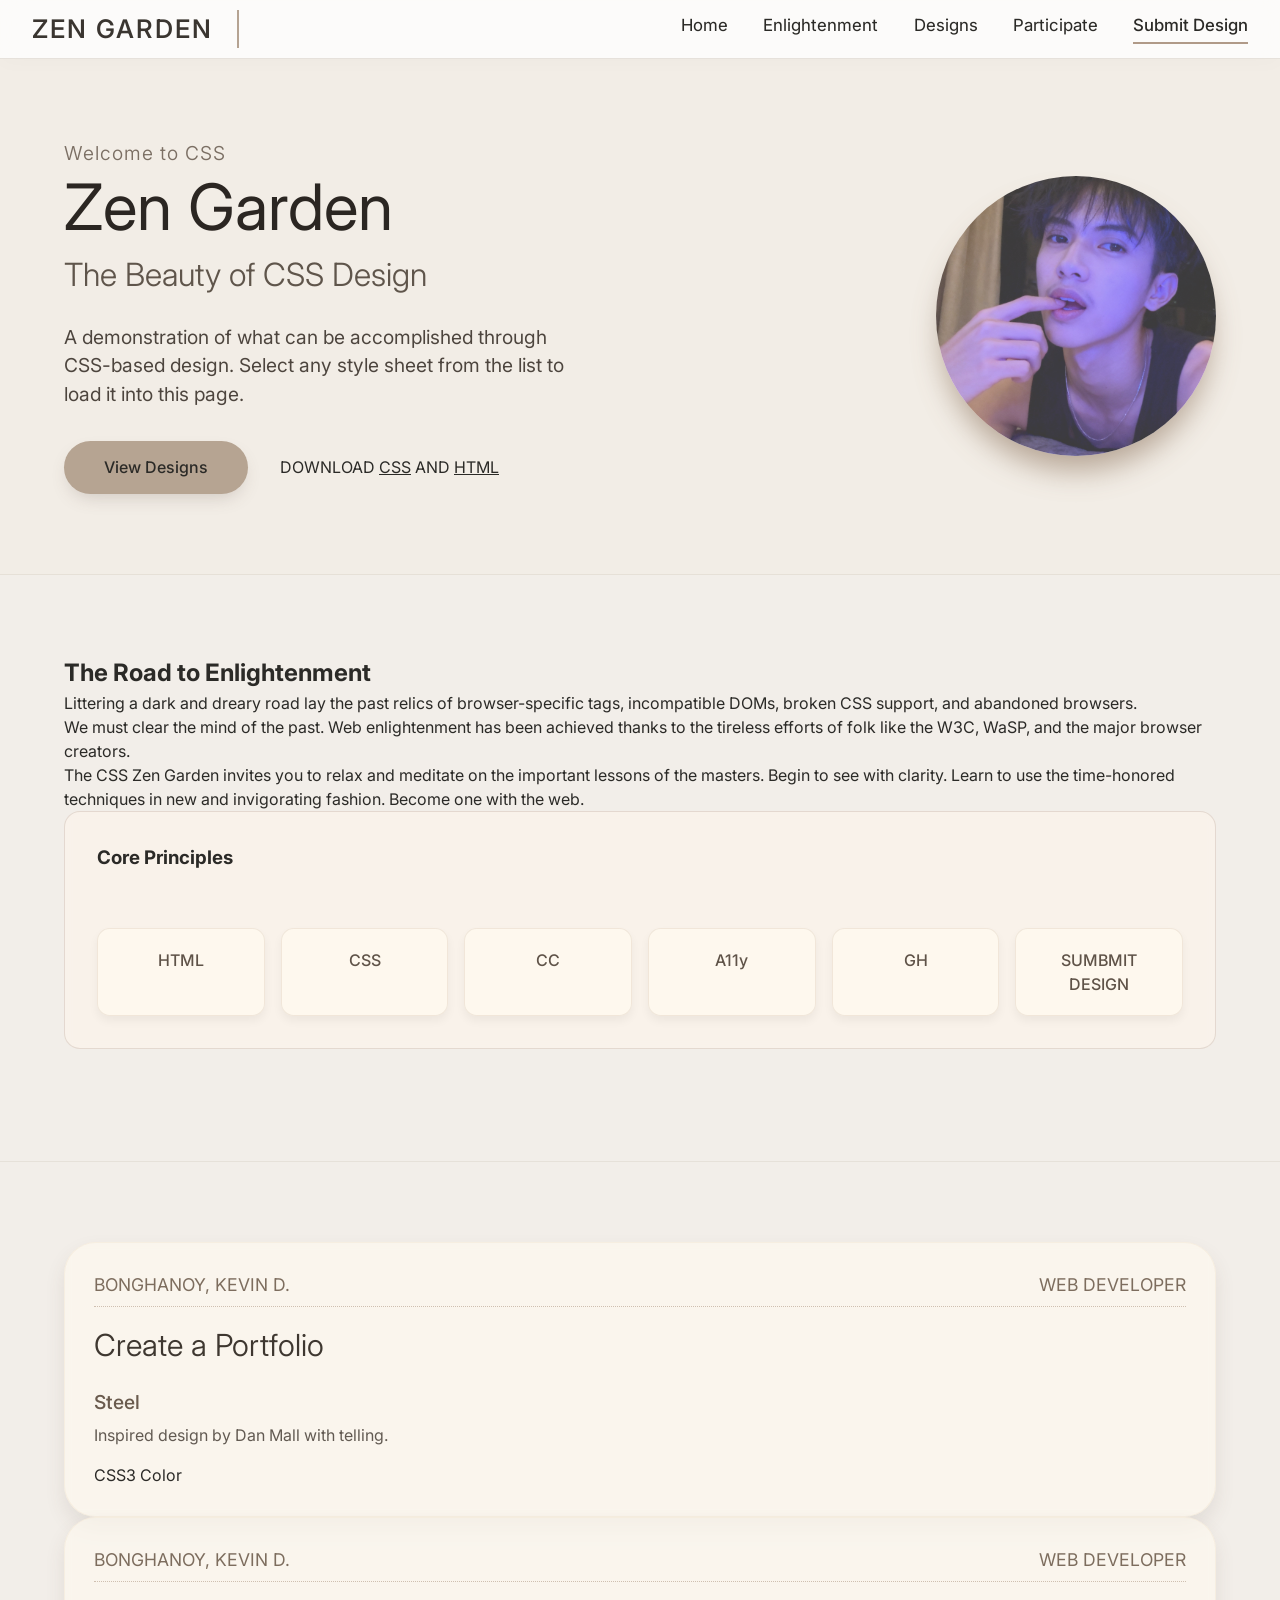
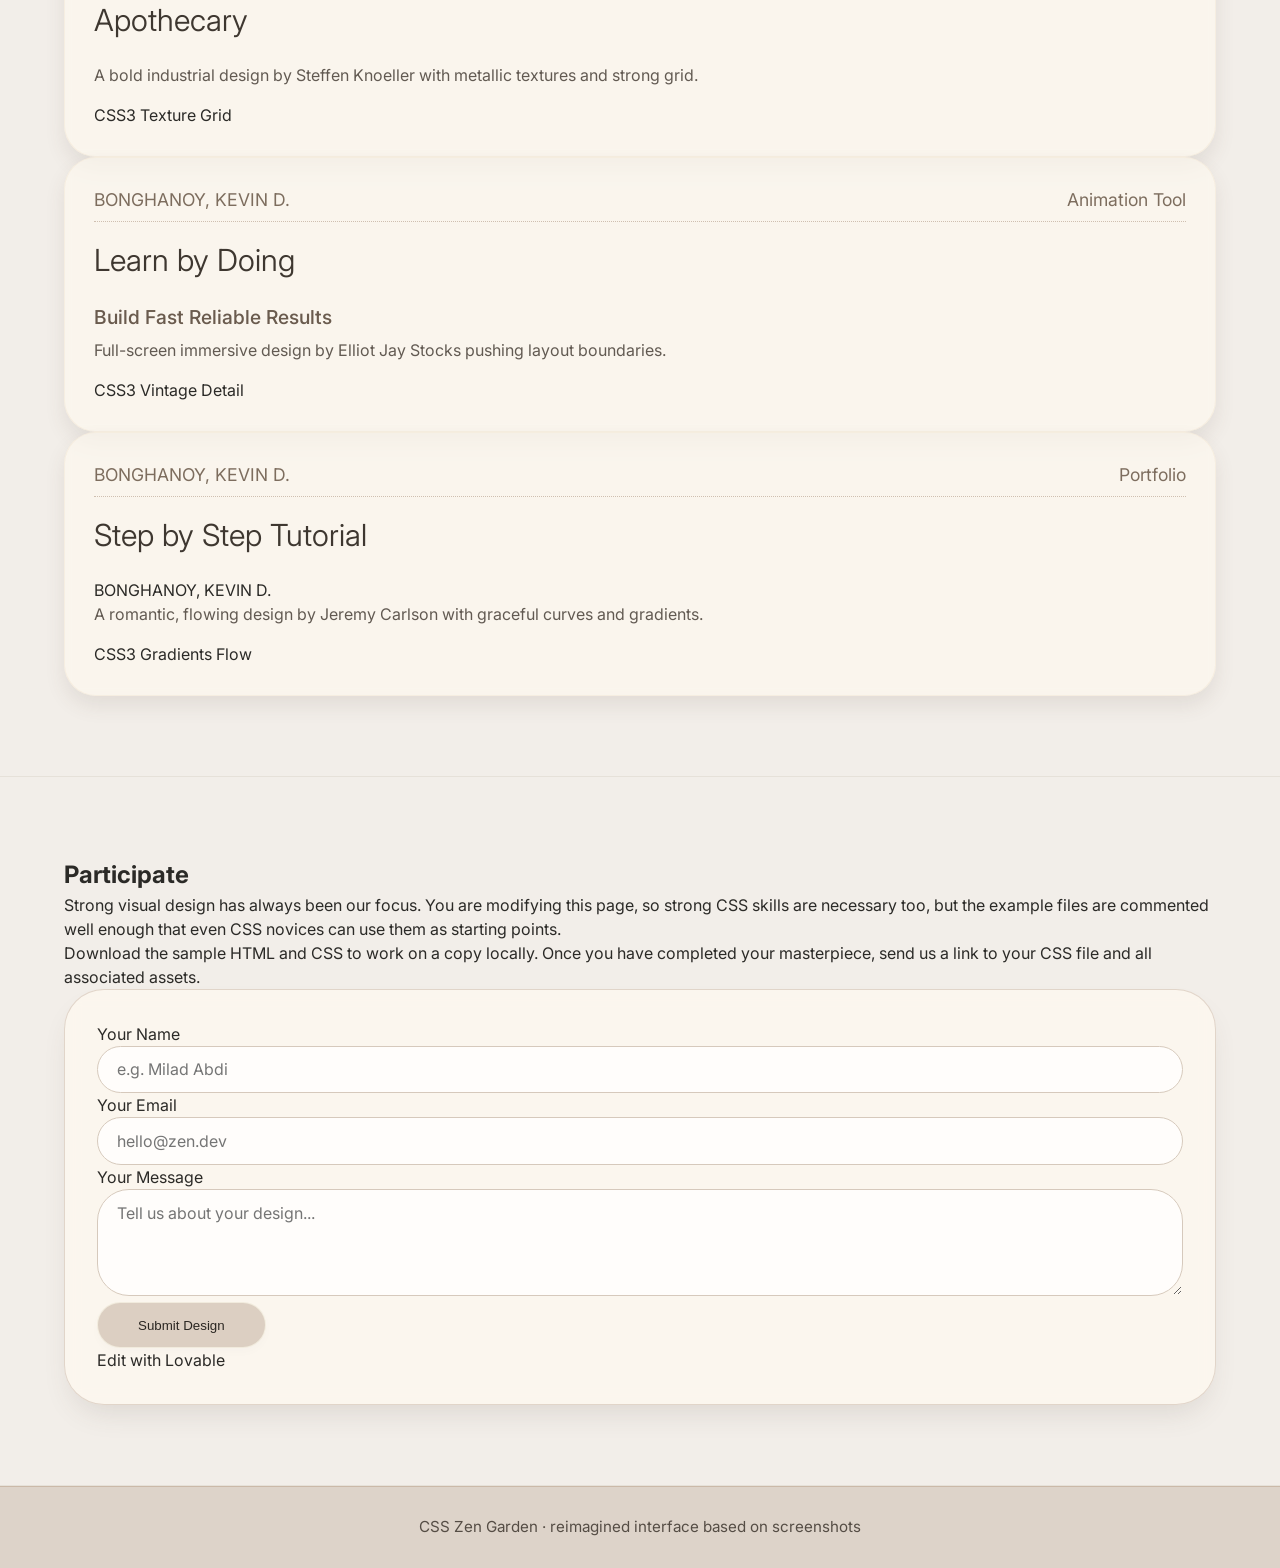
==== index.html @ da4408f0 "Deleted old files and added new ones" ====
<!DOCTYPE html>
<html lang="en">
<head>
  <meta charset="UTF-8">
  <meta name="viewport" content="width=device-width, initial-scale=1.0">
  <meta name="description" content="WEB PROJECT - CSS Zen Garden reimagined interface based on screenshots.">
  <meta name="Author" content="BONGHANOY,KEVIN D.">
  <title>Zen Garden · BONGHANOY,KEVIN</title>
  
  <!-- Preload Google Fonts -->
  <link rel="preload" href="https://fonts.googleapis.com/css2?family=Inter:wght@300;400;600&display=swap" as="font" type="font/woff2" crossorigin="anonymous">

  <!-- Google Fonts -->
  <link href="https://fonts.googleapis.com/css2?family=Inter:wght@300;400;600&display=swap" rel="stylesheet">
  
  <!-- External CSS -->
  <link rel="stylesheet" href="216.css">
  
  <!-- Preload Image for performance -->
  <link rel="preload" href="keben.png" as="image">
  
  <!-- Ensuring smooth font rendering -->
  <style>
    body {
      font-family: "Inter", system-ui, -apple-system, sans-serif;
      font-display: swap; /* Ensures text is visible while fonts are loading */
    }
  </style>
</head>
<body>
  <!-- Fixed Navigation -->
  <nav class="navbar">
    <div class="nav-container">
      <div class="nav-brand">ZEN GARDEN</div>
      <div class="nav-links">
        <a href="#home">Home</a>
        <a href="#enlightenment">Enlightenment</a>
        <a href="#designs">Designs</a>
        <a href="#participate">Participate</a>
        <a href="#submit" class="active">Submit Design</a>
      </div>
    </div>
  </nav>

  <main id="home" class="main-content">
    <!-- WELCOME Section -->
    <section class="section welcome-section">
      <div class="container">
        <div class="welcome-grid">
          <div class="welcome-text">
            <p class="pre-title">Welcome to CSS</p>
            <h1>Zen Garden</h1>
            <h2>The Beauty of CSS Design</h2>
            <p class="description">A demonstration of what can be accomplished through CSS-based design. Select any style sheet from the list to load it into this page.</p>
            <div class="action-row">
              <a href="#designs" class="btn primary">View Designs</a>
              <span class="built-with">DOWNLOAD <a href="https://csszengarden.com/examples/style.css" title="This page&#39;s sample CSS, the file you may modify."><u>CSS</u></a> AND <a href="https://csszengarden.com/examples/index" title="This page&#39;s source HTML code, not to be modified."><u>HTML</u></a></span>
            </div>
          </div>
          <div class="welcome-abstract">
            <div class="orb-visual"></div>
          </div>
        </div>
      </div>
    </section>

    <!-- ENLIGHTENMENT Section -->
    <section id="enlightenment" class="section enlightenment-section">
      <div class="container">
        <div class="enlight-header">
          <h2>The Road to Enlightenment</h2>
        </div>
        <div class="enlight-grid">
          <div class="enlight-text">
            <p>Littering a dark and dreary road lay the past relics of browser-specific tags, incompatible DOMs, broken CSS support, and abandoned browsers.</p>
            <p>We must clear the mind of the past. Web enlightenment has been achieved thanks to the tireless efforts of folk like the W3C, WaSP, and the major browser creators.</p>
            <p>The CSS Zen Garden invites you to relax and meditate on the important lessons of the masters. Begin to see with clarity. Learn to use the time-honored techniques in new and invigorating fashion. Become one with the web.</p>
          </div>
          <div class="enlight-principles">
            <h3>Core Principles</h3>
            <ul class="principles-list">
              <li><a href="http://validator.w3.org/check/referer" title="Check the validity of this site’s HTML" class="zen-validate-html">HTML</a></li>
              <li><a href="http://jigsaw.w3.org/css-validator/check/referer" title="Check the validity of this site’s CSS" class="zen-validate-css">CSS</a></li>
              <li><a href="http://creativecommons.org/licenses/by-nc-sa/3.0/" title="View the Creative Commons license of this site: Attribution-NonCommercial-ShareAlike." class="zen-license">CC</a></li>
              <li><a href="http://mezzoblue.com/zengarden/faq/#aaa" title="Read about the accessibility of this site" class="zen-accessibility">A11y</a></li>
              <li><a href="https://github.com/mezzoblue/csszengarden.com" title="Fork this site on Github" class="zen-github">GH</a></li>
              <li>SUMBMIT DESIGN</li>
            </ul>
          </div>
        </div>
      </div>
    </section>

    <!-- DESIGNS Showcase Section -->
    <section id="designs" class="section designs-showcase">
      <div class="container">
        <div class="cards-row">
          <div class="design-card">
            <div class="card-header">
              <span class="author">BONGHANOY, KEVIN D.</span>
              <span class="role">WEB DEVELOPER</span>
            </div>
            <h3>Create a Portfolio</h3>
            <div class="card-detail">
              <strong>Steel</strong>
              <p>Inspired design by Dan Mall with telling.</p>
              <div class="tags">
                <span class="tag">CSS3</span>
                <span class="tag">Color</span>
              </div>
            </div>
          </div>
          <div class="design-card">
            <div class="card-header">
              <span class="author">BONGHANOY, KEVIN D.</span>
              <span class="role">WEB DEVELOPER</span>
            </div>
            <h3>Apothecary</h3>
            <div class="card-detail">
              <p>A bold industrial design by Steffen Knoeller with metallic textures and strong grid.</p>
              <div class="tags">
                <span class="tag">CSS3</span>
                <span class="tag">Texture</span>
                <span class="tag">Grid</span>
              </div>
            </div>
          </div>
        </div>

        <div class="cards-row">
          <div class="design-card">
            <div class="card-header">
              <span class="author">BONGHANOY, KEVIN D.</span>
              <span class="role">Animation Tool</span>
            </div>
            <h3>Learn by Doing</h3>
            <div class="card-detail">
              <strong>Build Fast Reliable Results</strong>
              <p>Full-screen immersive design by Elliot Jay Stocks pushing layout boundaries.</p>
              <div class="tags">
                <span class="tag">CSS3</span>
                <span class="tag">Vintage</span>
                <span class="tag">Detail</span>
              </div>
            </div>
          </div>
          <div class="design-card">
            <div class="card-header">
              <span class="author">BONGHANOY, KEVIN D.</span>
              <span class="role">Portfolio</span>
            </div>
            <h3>Step by Step Tutorial</h3>
            <div class="card-detail">
              <span class="sub-author">BONGHANOY, KEVIN D.</span>
              <p>A romantic, flowing design by Jeremy Carlson with graceful curves and gradients.</p>
              <div class="tags">
                <span class="tag">CSS3</span>
                <span class="tag">Gradients</span>
                <span class="tag">Flow</span>
              </div>
            </div>
          </div>
        </div>
      </div>
    </section>

    <!-- PARTICIPATE Section -->
    <section id="participate" class="section participate-section">
      <div class="container">
        <div class="participate-grid">
          <div class="participate-info">
            <h2>Participate</h2>
            <p>Strong visual design has always been our focus. You are modifying this page, so strong CSS skills are necessary too, but the example files are commented well enough that even CSS novices can use them as starting points.</p>
            <p>Download the sample HTML and CSS to work on a copy locally. Once you have completed your masterpiece, send us a link to your CSS file and all associated assets.</p>
          </div>
          <div class="participate-form">
            <form>
              <div id="submit" class="form-group">
                <label for="name">Your Name</label>
                <input type="text" id="name" name="name" placeholder="e.g. Milad Abdi">
              </div>
              <div class="form-group">
                <label for="email">Your Email</label>
                <input type="email" id="email" name="email" placeholder="hello@zen.dev">
              </div>
              <div class="form-group">
                <label for="message">Your Message</label>
                <textarea id="message" name="message" rows="4" placeholder="Tell us about your design..."></textarea>
              </div>
              <button type="submit" class="btn submit-btn">Submit Design</button>
            </form>
            <div class="edit-credit">Edit with <span class="lovable">Lovable</span></div>
          </div>
        </div>
      </div>
    </section>
  </main>

  <footer class="site-footer">
    <div class="container">
      <p>CSS Zen Garden · reimagined interface based on screenshots</p>
    </div>
  </footer>
</body>
</html>
---- 216.css ----
/* General Resets */
* {
  margin: 0;
  padding: 0;
  box-sizing: border-box;
}

body {
  font-family: "Inter", system-ui, -apple-system, sans-serif;
  background: #f2eee9;
  color: #2b2a27;
  line-height: 1.5;
  scroll-behavior: smooth;
  animation: fadeIn 1.5s ease-out;
  font-display: swap; /* Ensures text is visible while fonts load */
}

@keyframes fadeIn {
  0% {
    opacity: 0;
  }
  100% {
    opacity: 1;
  }
}

/* Container */
.container {
  max-width: 1200px;
  margin: 0 auto;
  padding: 0 1.5rem;
}

/* NAVBAR */
.navbar {
  background: rgba(255, 255, 255, 0.75);
  backdrop-filter: blur(12px);
  -webkit-backdrop-filter: blur(12px);
  border-bottom: 1px solid rgba(180, 165, 150, 0.3);
  padding: 0.6rem 0;
  position: sticky;
  top: 0;
  z-index: 100;
  box-shadow: 0 4px 20px rgba(0, 0, 0, 0.02);
  transition: box-shadow 0.2s ease;
}

.navbar:hover {
  box-shadow: 0 6px 22px rgba(100, 80, 60, 0.06);
}

.nav-container {
  max-width: 1300px;
  margin: 0 auto;
  padding: 0 2rem;
  display: flex;
  align-items: center;
  justify-content: space-between;
  flex-wrap: wrap;
}

.nav-brand {
  font-weight: 550;
  font-size: 1.6rem;
  letter-spacing: 2px;
  color: #3a3530;
  border-right: 2px solid #b5a392;
  padding-right: 1.5rem;
  transition: color 0.2s;
}

.nav-brand:hover {
  color: #6b5b4e;
}

.nav-links {
  text-decoration: none;
  display: flex;
  gap: 2.2rem;
  font-weight: 430;
}

a {
  text-decoration: none !important;
  color: inherit !important;
}

.nav-links a {
  text-decoration: none !important; /* Ensure the underline is removed */
  color: inherit; /* Keeps the color from the parent */
  font-size: 1.05rem;
  padding-bottom: 4px;
  border-bottom: 2px solid transparent;
  transition: border-color 0.2s ease, color 0.2s ease, transform 0.2s ease;
}

.nav-links a:hover {
  text-decoration: none !important; /* Ensures no underline on hover */
  color: #2e2a26;  /* Set hover color */
  border-bottom-color: #b09a88; /* Customize border bottom color on hover */
  text-decoration: none !important; /* Remove underline on hover */
  transform: scale(1.05); /* Subtle scaling effect on hover */
}

.nav-links a.active {
  border-bottom-color: #b09a88;
  color: #2e2a26;
  font-weight: 500;
}

/* SECTIONS */
.section {
  padding: 5rem 0;
  border-bottom: 1px solid rgba(160, 145, 130, 0.15);
  transition: background-color 0.3s ease;
}

/* WELCOME SECTION */
.welcome-section {
  background: rgba(240, 235, 225, 0.4);
}

.welcome-grid {
  display: grid;
  grid-template-columns: 1fr 1fr;
  gap: 3rem;
  align-items: center;
}

.welcome-text .pre-title {
  font-size: 1.2rem;
  font-weight: 350;
  color: #7b6f64;
  letter-spacing: 1px;
  margin-bottom: 0.3rem;
}

.welcome-text h1 {
  font-size: 4rem;
  font-weight: 400;
  color: #2b2622;
  line-height: 1.1;
  margin-bottom: 0.5rem;
}

.welcome-text h2 {
  font-size: 2rem;
  font-weight: 330;
  color: #5f554b;
  margin-bottom: 1.5rem;
}

.description {
  font-size: 1.2rem;
  color: #4d453e;
  max-width: 500px;
  margin-bottom: 2rem;
}

.action-row {
  display: flex;
  align-items: center;
  gap: 2rem;
  flex-wrap: wrap;
}

/* BUTTONS */
.btn {
  display: inline-block;
  background: #dccfc2;
  color: #2b2722;
  padding: 0.9rem 2.5rem;
  border-radius: 40px;
  text-decoration: none;
  font-weight: 500;
  border: 1px solid rgba(255, 255, 240, 0.6);
  box-shadow: 0 4px 10px rgba(0, 0, 0, 0.02);
  transition: background 0.25s ease, transform 0.2s ease, box-shadow 0.3s ease, border-color 0.2s;
  cursor: pointer;
}

.btn:hover {
  background: #cdbead;
  transform: scale(1.03) translateY(-2px);
  box-shadow: 0 12px 20px -10px rgba(90, 75, 60, 0.3);
  border-color: rgba(220, 200, 180, 0.8);
}

.btn:active {
  transform: scale(0.98) translateY(0);
  box-shadow: 0 5px 12px -6px rgba(60, 50, 40, 0.3);
  transition: 0.05s;
}

.btn.primary {
  background: #b6a492;
  color: #fbf6f0;
  border: none;
  box-shadow: 0 8px 18px -6px rgba(100, 80, 70, 0.25);
}

.btn.primary:hover {
  background: #a28d7a;
  box-shadow: 0 14px 24px -8px #7f6b5b;
}

/* ORB VISUAL */
.orb-visual {
  width: 280px;
  height: 280px;
  background: url("keben.png") center/cover no-repeat; /* Set the image as background */
  border-radius: 50%; /* Keeps it circular */
  opacity: 0.75;
  box-shadow: 0 20px 30px -6px #a28d7a;
  margin-left: auto;
  transition: opacity 0.3s, box-shadow 0.3s;
}

.orb-visual:hover {
  opacity: 0.9;
  box-shadow: 0 25px 40px -4px #9a8473;
}

/* DESIGN CARDS */
.design-card {
  background: rgba(255, 250, 240, 0.6);
  backdrop-filter: blur(4px);
  border-radius: 2rem;
  padding: 1.8rem;
  box-shadow: 0 10px 20px rgba(90, 70, 60, 0.1);
  border: 1px solid rgba(245, 235, 220, 0.8);
  transition: transform 0.3s ease, box-shadow 0.3s ease, background 0.2s ease;
}

.design-card:hover {
  transform: translateY(-12px) scale(1.05);
  box-shadow: 0 24px 32px rgba(100, 80, 60, 0.3);
  background: rgba(255, 250, 240, 0.85);
}

.card-header {
  display: flex;
  justify-content: space-between;
  font-size: 1.1rem;
  color: #7d6d5e;
  margin-bottom: 1rem;
  border-bottom: 1px dotted #cfbfb0;
  padding-bottom: 0.5rem;
}

.design-card h3 {
  font-size: 1.9rem;
  font-weight: 350;
  color: #3e3730;
  margin-bottom: 1.2rem;
}

.card-detail strong {
  display: block;
  font-size: 1.2rem;
  font-weight: 530;
  color: #6a5b4e;
  margin-bottom: 0.4rem;
}

.card-detail p {
  color: #625a52;
  margin-bottom: 1rem;
}

/* PARTICIPATE FORM */
.participate-form {
  background: rgba(255, 250, 240, 0.7);
  backdrop-filter: blur(8px);
  border-radius: 2.5rem;
  padding: 2rem;
  box-shadow: 0 15px 30px -10px rgba(80, 70, 60, 0.15);
  border: 1px solid rgba(200, 180, 165, 0.5);
  transition: box-shadow 0.3s, background 0.2s;
}

.participate-form:hover {
  box-shadow: 0 22px 36px -14px #9b897b;
  background: rgba(255, 250, 240, 0.82);
}

/* FORM ELEMENTS */
input, textarea {
  width: 100%;
  padding: 0.8rem 1.2rem;
  background: rgba(255, 255, 255, 0.8);
  border: 1px solid #d6c9bc;
  border-radius: 2rem;
  font-family: inherit;
  font-size: 1rem;
  transition: border-color 0.2s ease, box-shadow 0.2s ease, background 0.2s ease;
}

input:focus, textarea:focus {
  outline: none;
  border-color: #b7a392;
  background: #ffffff;
  box-shadow: 0 0 0 4px rgba(170, 145, 125, 0.2);
}

/* FOOTER */
.site-footer {
  background: #ddd3c9;
  padding: 1.8rem 0;
  text-align: center;
  color: #554d45;
  font-size: 0.95rem;
  border-top: 1px solid #cbb9a8;
  transition: background 0.2s;
}

.site-footer:hover {
  background: #d4c9be;
}

/* RESPONSIVE DESIGN */
@media (max-width: 800px) {
  .welcome-grid, 
  .enlight-grid, 
  .participate-grid, 
  .cards-row {
    grid-template-columns: 1fr;
    gap: 2rem;
  }

  .nav-container {
    flex-direction: column;
    gap: 0.8rem;
  }

  .nav-brand {
    border-right: none;
    padding-right: 0;
  }

  .welcome-text h1 {
    font-size: 3rem;
  }

  .orb-visual {
    width: 200px;
    height: 200px;
    margin: 0 auto;
  }
}
/* Core Principles Box (Horizontal Layout) */
.enlight-principles {
  text-decoration: none;
  background: rgba(255, 245, 235, 0.5);
  padding: 2rem;
  border-radius: 1rem;
  border: 1px solid rgba(180, 160, 145, 0.3);
  backdrop-filter: blur(5px);
  transition: background 0.3s ease, box-shadow 0.3s ease;
  display: flex;
  justify-content: space-between; /* Ensure items are spaced evenly */
  flex-wrap: wrap; /* Allow wrapping if there's not enough space */
  gap: 1.5rem; /* Space between items */
  margin-bottom: 2rem; /* Ensure the section has some spacing */
}

/* Core Principles List Items */
.principles-list {
  display: flex;
  flex-wrap: wrap;
  gap: 1rem; /* Add gap between the boxes */
  list-style: none;
  padding: 0;
  margin-top: 2rem;
  width: 100%;
}

.principles-list li {
  background: rgba(255, 250, 240, 0.8);
  padding: 1.2rem;
  text-align: center;
  font-weight: 500;
  color: #5f5348;
  border-radius: 0.8rem;
  border: 1px solid rgba(210, 190, 170, 0.3);
  box-shadow: 0 5px 10px rgba(0, 0, 0, 0.05);
  transition: background 0.3s, transform 0.3s, box-shadow 0.3s ease;
  flex: 1 1 150px; /* Flex property to ensure the boxes are responsive */
}

/* Hover Effect for Core Principles Items */
.principles-list li:hover {
  background: rgba(255, 250, 240, 1);
  transform: translateY(-5px);
  box-shadow: 0 10px 20px rgba(90, 75, 60, 0.15);
}

/* Mobile View (Responsive) */
@media (max-width: 800px) {
  .enlight-principles {
    flex-direction: column;
    align-items: center;
  }

  .principles-list {
    justify-content: center;
  }

  .principles-list li {
    flex: 1 1 100%; /* Stack items vertically on small screens */
    margin-bottom: 1rem; /* Add margin for better spacing */
  }
}
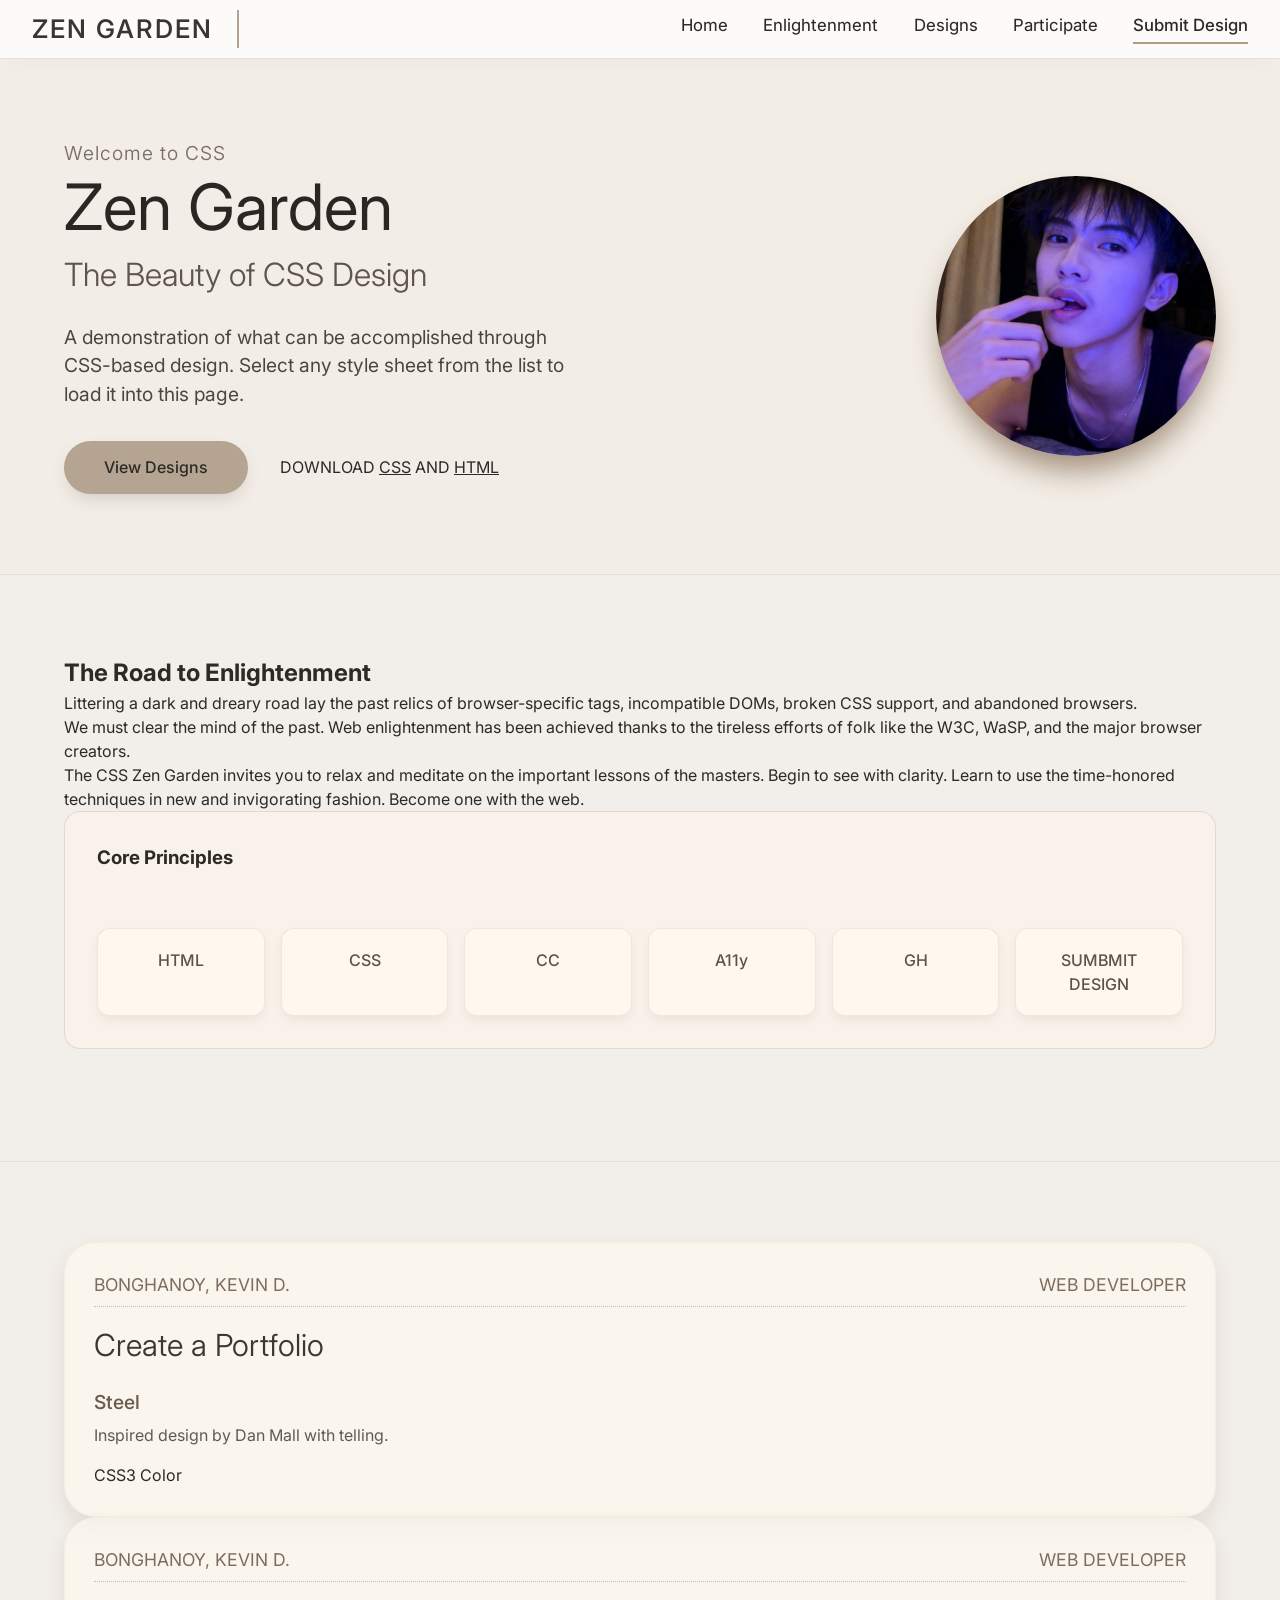
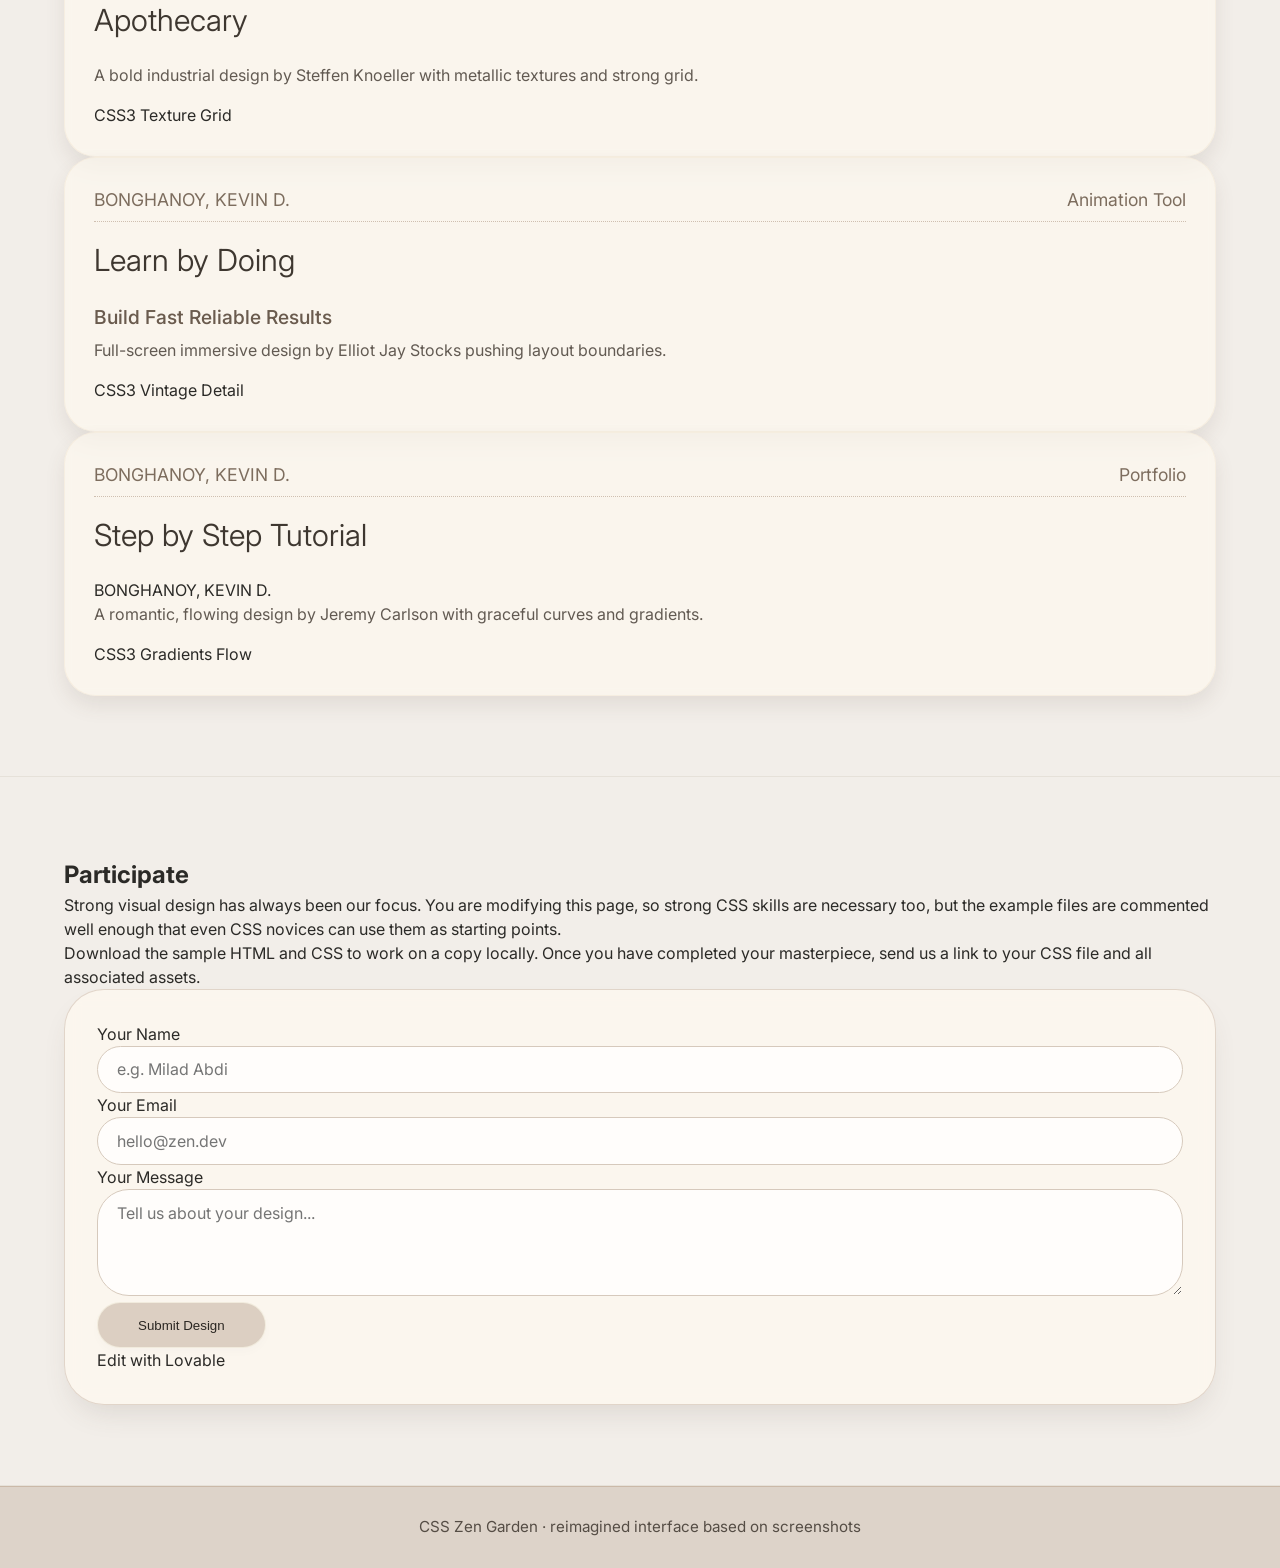
==== commit 28066de5: "Deleted old files and added new ones" ====
--- a/index.html
+++ b/index.html
@@ -6,6 +6,7 @@
   <meta name="description" content="WEB PROJECT - CSS Zen Garden reimagined interface based on screenshots.">
   <meta name="Author" content="BONGHANOY,KEVIN D.">
   <title>Zen Garden · BONGHANOY,KEVIN</title>
+  <link href="https://unpkg.com/aos@2.3.1/dist/aos.css" rel="stylesheet">
   
   <!-- Preload Google Fonts -->
   <link rel="preload" href="https://fonts.googleapis.com/css2?family=Inter:wght@300;400;600&display=swap" as="font" type="font/woff2" crossorigin="anonymous">
@@ -31,13 +32,13 @@
   <!-- Fixed Navigation -->
   <nav class="navbar">
     <div class="nav-container">
-      <div class="nav-brand">ZEN GARDEN</div>
+      <div data-aos="fade-up" class="nav-brand">ZEN GARDEN</div>
       <div class="nav-links">
-        <a href="#home">Home</a>
-        <a href="#enlightenment">Enlightenment</a>
-        <a href="#designs">Designs</a>
-        <a href="#participate">Participate</a>
-        <a href="#submit" class="active">Submit Design</a>
+        <a data-aos="fade-up" href="#home">Home</a>
+        <a data-aos="fade-up" href="#enlightenment">Enlightenment</a>
+        <a data-aos="fade-up" href="#designs">Designs</a>
+        <a data-aos="fade-up" href="#participate">Participate</a>
+        <a data-aos="fade-up" href="#submit" class="active">Submit Design</a>
       </div>
     </div>
   </nav>
@@ -49,16 +50,16 @@
         <div class="welcome-grid">
           <div class="welcome-text">
             <p class="pre-title">Welcome to CSS</p>
-            <h1>Zen Garden</h1>
-            <h2>The Beauty of CSS Design</h2>
-            <p class="description">A demonstration of what can be accomplished through CSS-based design. Select any style sheet from the list to load it into this page.</p>
+            <h1 data-aos="fade-up">Zen Garden</h1>
+            <h2 data-aos="fade-up">The Beauty of CSS Design</h2>
+            <p class="description" data-aos="fade-up">A demonstration of what can be accomplished through CSS-based design. Select any style sheet from the list to load it into this page.</p>
             <div class="action-row">
-              <a href="#designs" class="btn primary">View Designs</a>
-              <span class="built-with">DOWNLOAD <a href="https://csszengarden.com/examples/style.css" title="This page&#39;s sample CSS, the file you may modify."><u>CSS</u></a> AND <a href="https://csszengarden.com/examples/index" title="This page&#39;s source HTML code, not to be modified."><u>HTML</u></a></span>
+              <a data-aos="fade-right" href="#designs" class="btn primary">View Designs</a>
+              <span data-aos="fade-right" class="built-with">DOWNLOAD <a href="https://csszengarden.com/examples/style.css" title="This page&#39;s sample CSS, the file you may modify."><u>CSS</u></a> AND <a href="https://csszengarden.com/examples/index" title="This page&#39;s source HTML code, not to be modified."><u>HTML</u></a></span>
             </div>
           </div>
           <div class="welcome-abstract">
-            <div class="orb-visual"></div>
+            <div data-aos="fade-left" class="orb-visual"></div>
           </div>
         </div>
       </div>
@@ -68,23 +69,23 @@
     <section id="enlightenment" class="section enlightenment-section">
       <div class="container">
         <div class="enlight-header">
-          <h2>The Road to Enlightenment</h2>
+          <h2 data-aos="flip-left">The Road to Enlightenment</h2>
         </div>
         <div class="enlight-grid">
           <div class="enlight-text">
-            <p>Littering a dark and dreary road lay the past relics of browser-specific tags, incompatible DOMs, broken CSS support, and abandoned browsers.</p>
-            <p>We must clear the mind of the past. Web enlightenment has been achieved thanks to the tireless efforts of folk like the W3C, WaSP, and the major browser creators.</p>
-            <p>The CSS Zen Garden invites you to relax and meditate on the important lessons of the masters. Begin to see with clarity. Learn to use the time-honored techniques in new and invigorating fashion. Become one with the web.</p>
+            <p data-aos="flip-left">Littering a dark and dreary road lay the past relics of browser-specific tags, incompatible DOMs, broken CSS support, and abandoned browsers.</p>
+            <p data-aos="flip-left">We must clear the mind of the past. Web enlightenment has been achieved thanks to the tireless efforts of folk like the W3C, WaSP, and the major browser creators.</p>
+            <p data-aos="flip-left">The CSS Zen Garden invites you to relax and meditate on the important lessons of the masters. Begin to see with clarity. Learn to use the time-honored techniques in new and invigorating fashion. Become one with the web.</p>
           </div>
           <div class="enlight-principles">
             <h3>Core Principles</h3>
-            <ul class="principles-list">
+            <ul data-aos="zoom-in" class="principles-list">
               <li><a href="http://validator.w3.org/check/referer" title="Check the validity of this site’s HTML" class="zen-validate-html">HTML</a></li>
               <li><a href="http://jigsaw.w3.org/css-validator/check/referer" title="Check the validity of this site’s CSS" class="zen-validate-css">CSS</a></li>
               <li><a href="http://creativecommons.org/licenses/by-nc-sa/3.0/" title="View the Creative Commons license of this site: Attribution-NonCommercial-ShareAlike." class="zen-license">CC</a></li>
               <li><a href="http://mezzoblue.com/zengarden/faq/#aaa" title="Read about the accessibility of this site" class="zen-accessibility">A11y</a></li>
               <li><a href="https://github.com/mezzoblue/csszengarden.com" title="Fork this site on Github" class="zen-github">GH</a></li>
-              <li>SUMBMIT DESIGN</li>
+              <li data-aos="zoom-in">SUMBMIT DESIGN</li>
             </ul>
           </div>
         </div>
@@ -92,10 +93,10 @@
     </section>
 
     <!-- DESIGNS Showcase Section -->
-    <section id="designs" class="section designs-showcase">
+    <section data-aos="zoom-in-up" id="designs" class="section designs-showcase">
       <div class="container">
         <div class="cards-row">
-          <div class="design-card">
+          <div data-aos="zoom-in-down" class="design-card">
             <div class="card-header">
               <span class="author">BONGHANOY, KEVIN D.</span>
               <span class="role">WEB DEVELOPER</span>
@@ -110,7 +111,7 @@
               </div>
             </div>
           </div>
-          <div class="design-card">
+          <div data-aos="zoom-in-down" class="design-card">
             <div class="card-header">
               <span class="author">BONGHANOY, KEVIN D.</span>
               <span class="role">WEB DEVELOPER</span>
@@ -128,7 +129,7 @@
         </div>
 
         <div class="cards-row">
-          <div class="design-card">
+          <div data-aos="zoom-in-down" class="design-card">
             <div class="card-header">
               <span class="author">BONGHANOY, KEVIN D.</span>
               <span class="role">Animation Tool</span>
@@ -144,7 +145,7 @@
               </div>
             </div>
           </div>
-          <div class="design-card">
+          <div data-aos="zoom-in-down" class="design-card">
             <div class="card-header">
               <span class="author">BONGHANOY, KEVIN D.</span>
               <span class="role">Portfolio</span>
@@ -169,11 +170,11 @@
       <div class="container">
         <div class="participate-grid">
           <div class="participate-info">
-            <h2>Participate</h2>
-            <p>Strong visual design has always been our focus. You are modifying this page, so strong CSS skills are necessary too, but the example files are commented well enough that even CSS novices can use them as starting points.</p>
-            <p>Download the sample HTML and CSS to work on a copy locally. Once you have completed your masterpiece, send us a link to your CSS file and all associated assets.</p>
-          </div>
-          <div class="participate-form">
+            <h2 data-aos="zoom-in-up">Participate</h2>
+            <p data-aos="zoom-in-up">Strong visual design has always been our focus. You are modifying this page, so strong CSS skills are necessary too, but the example files are commented well enough that even CSS novices can use them as starting points.</p>
+            <p data-aos="zoom-in-up">Download the sample HTML and CSS to work on a copy locally. Once you have completed your masterpiece, send us a link to your CSS file and all associated assets.</p>
+          </div>
+          <div data-aos="zoom-in-up" class="participate-form">
             <form>
               <div id="submit" class="form-group">
                 <label for="name">Your Name</label>
@@ -201,5 +202,10 @@
       <p>CSS Zen Garden · reimagined interface based on screenshots</p>
     </div>
   </footer>
+
+    <script src="https://unpkg.com/aos@next/dist/aos.js"></script>
+  <script>
+    AOS.init();
+  </script>
 </body>
 </html>
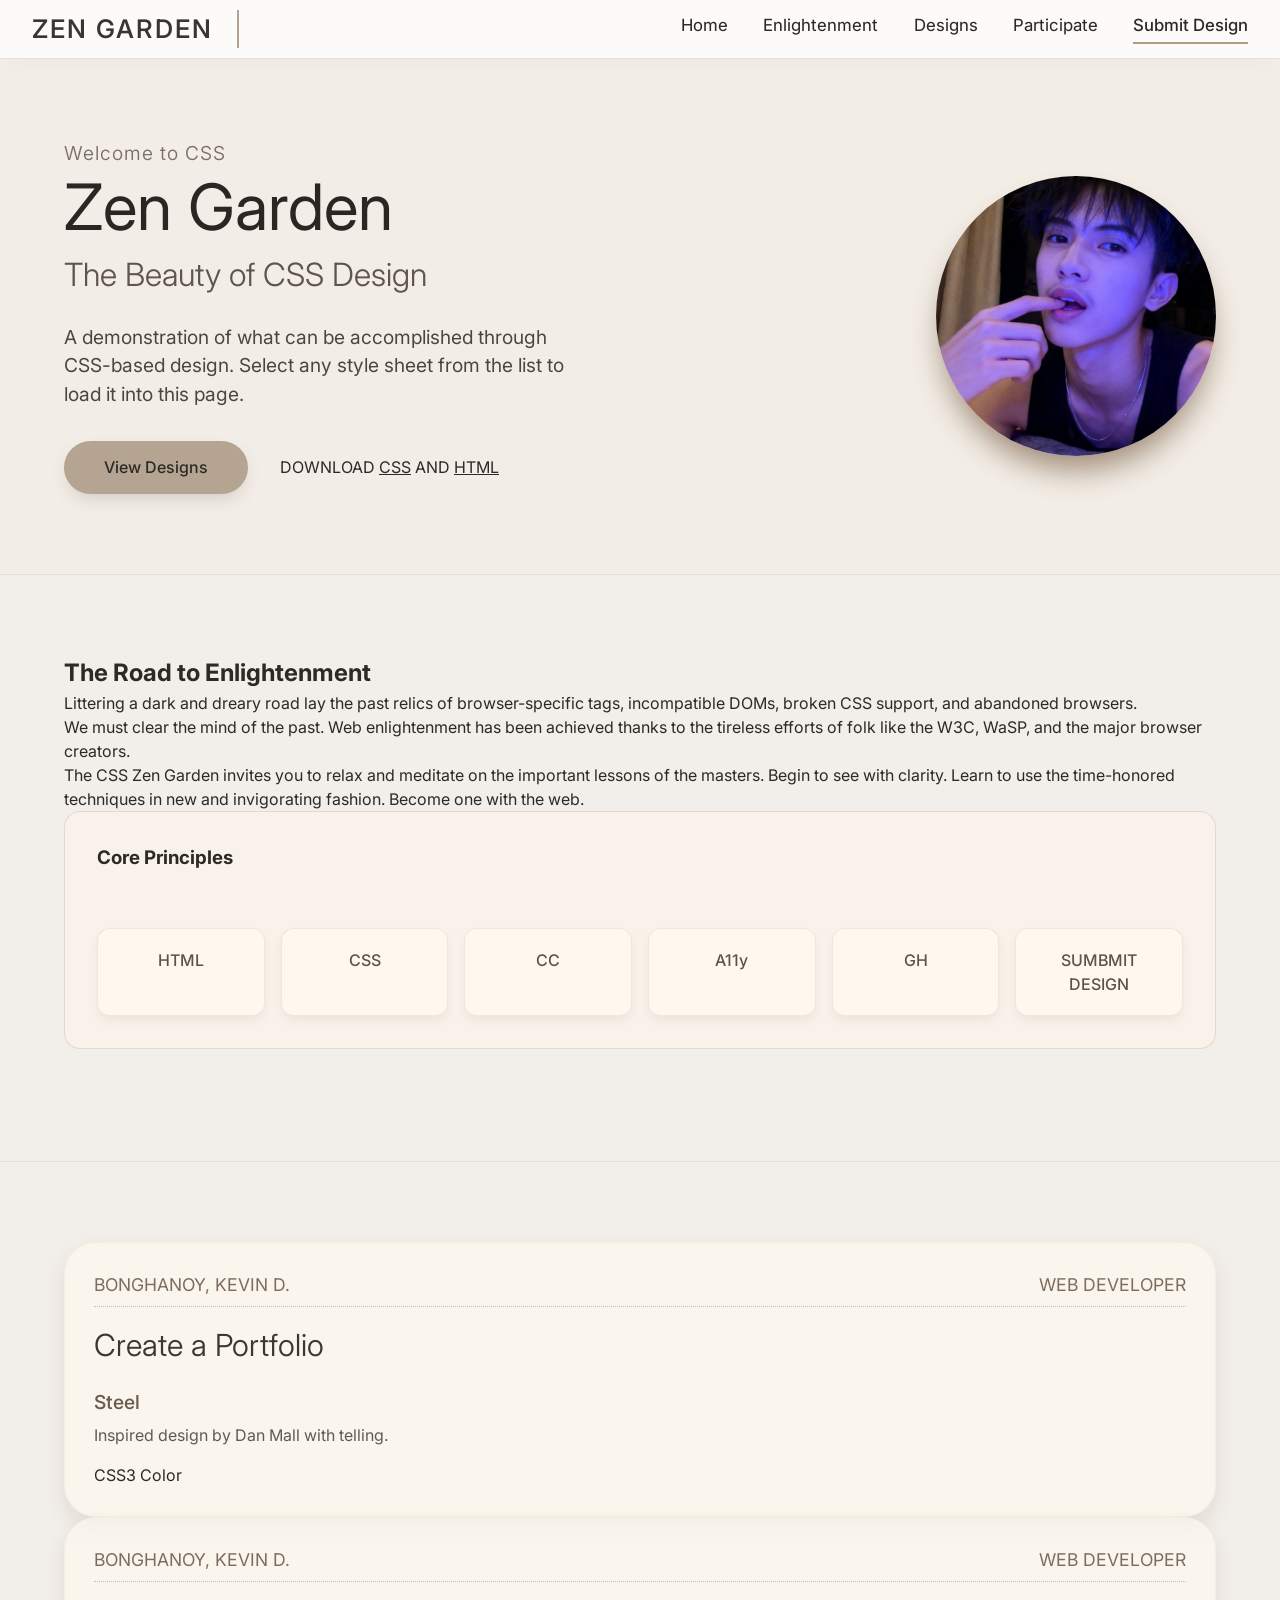
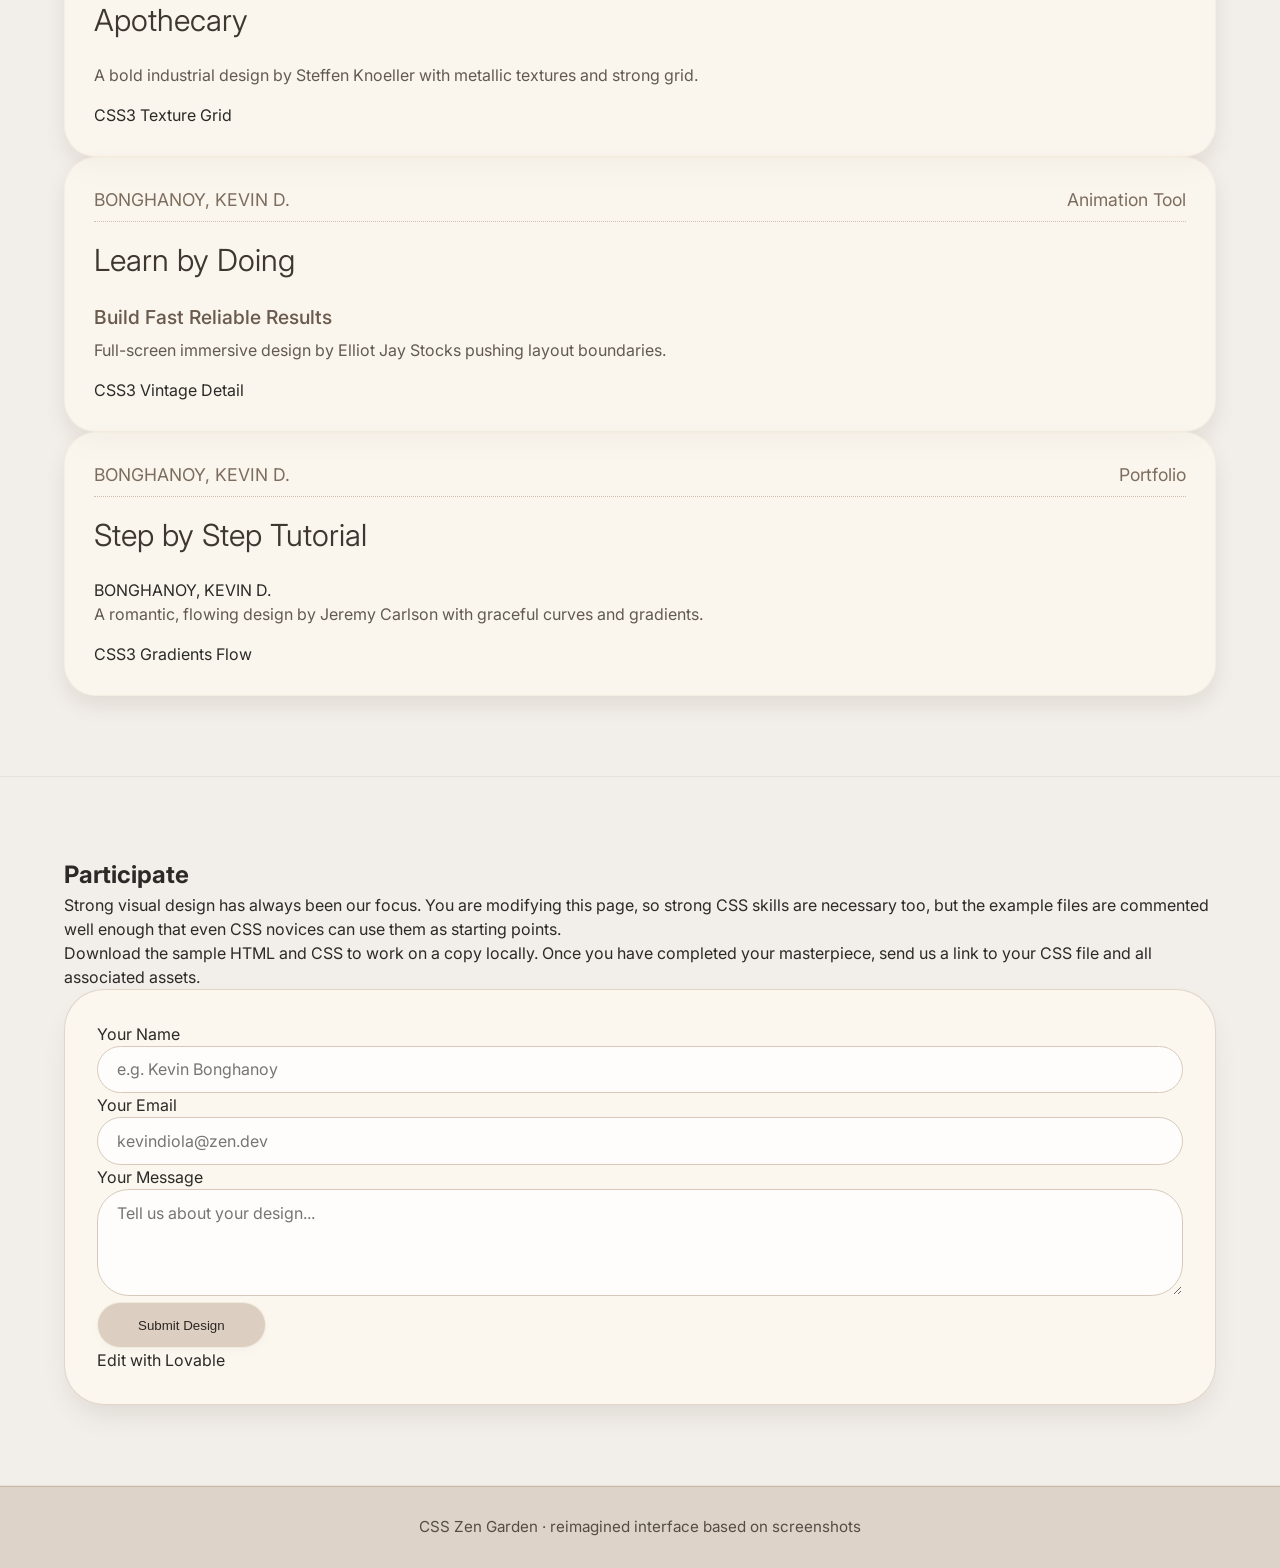
==== commit 4c35a420: "Deleted old files and added new ones" ====
--- a/index.html
+++ b/index.html
@@ -178,11 +178,11 @@
             <form>
               <div id="submit" class="form-group">
                 <label for="name">Your Name</label>
-                <input type="text" id="name" name="name" placeholder="e.g. Milad Abdi">
+                <input type="text" id="name" name="name" placeholder="e.g. Kevin Bonghanoy">
               </div>
               <div class="form-group">
                 <label for="email">Your Email</label>
-                <input type="email" id="email" name="email" placeholder="hello@zen.dev">
+                <input type="email" id="email" name="email" placeholder="kevindiola@zen.dev">
               </div>
               <div class="form-group">
                 <label for="message">Your Message</label>
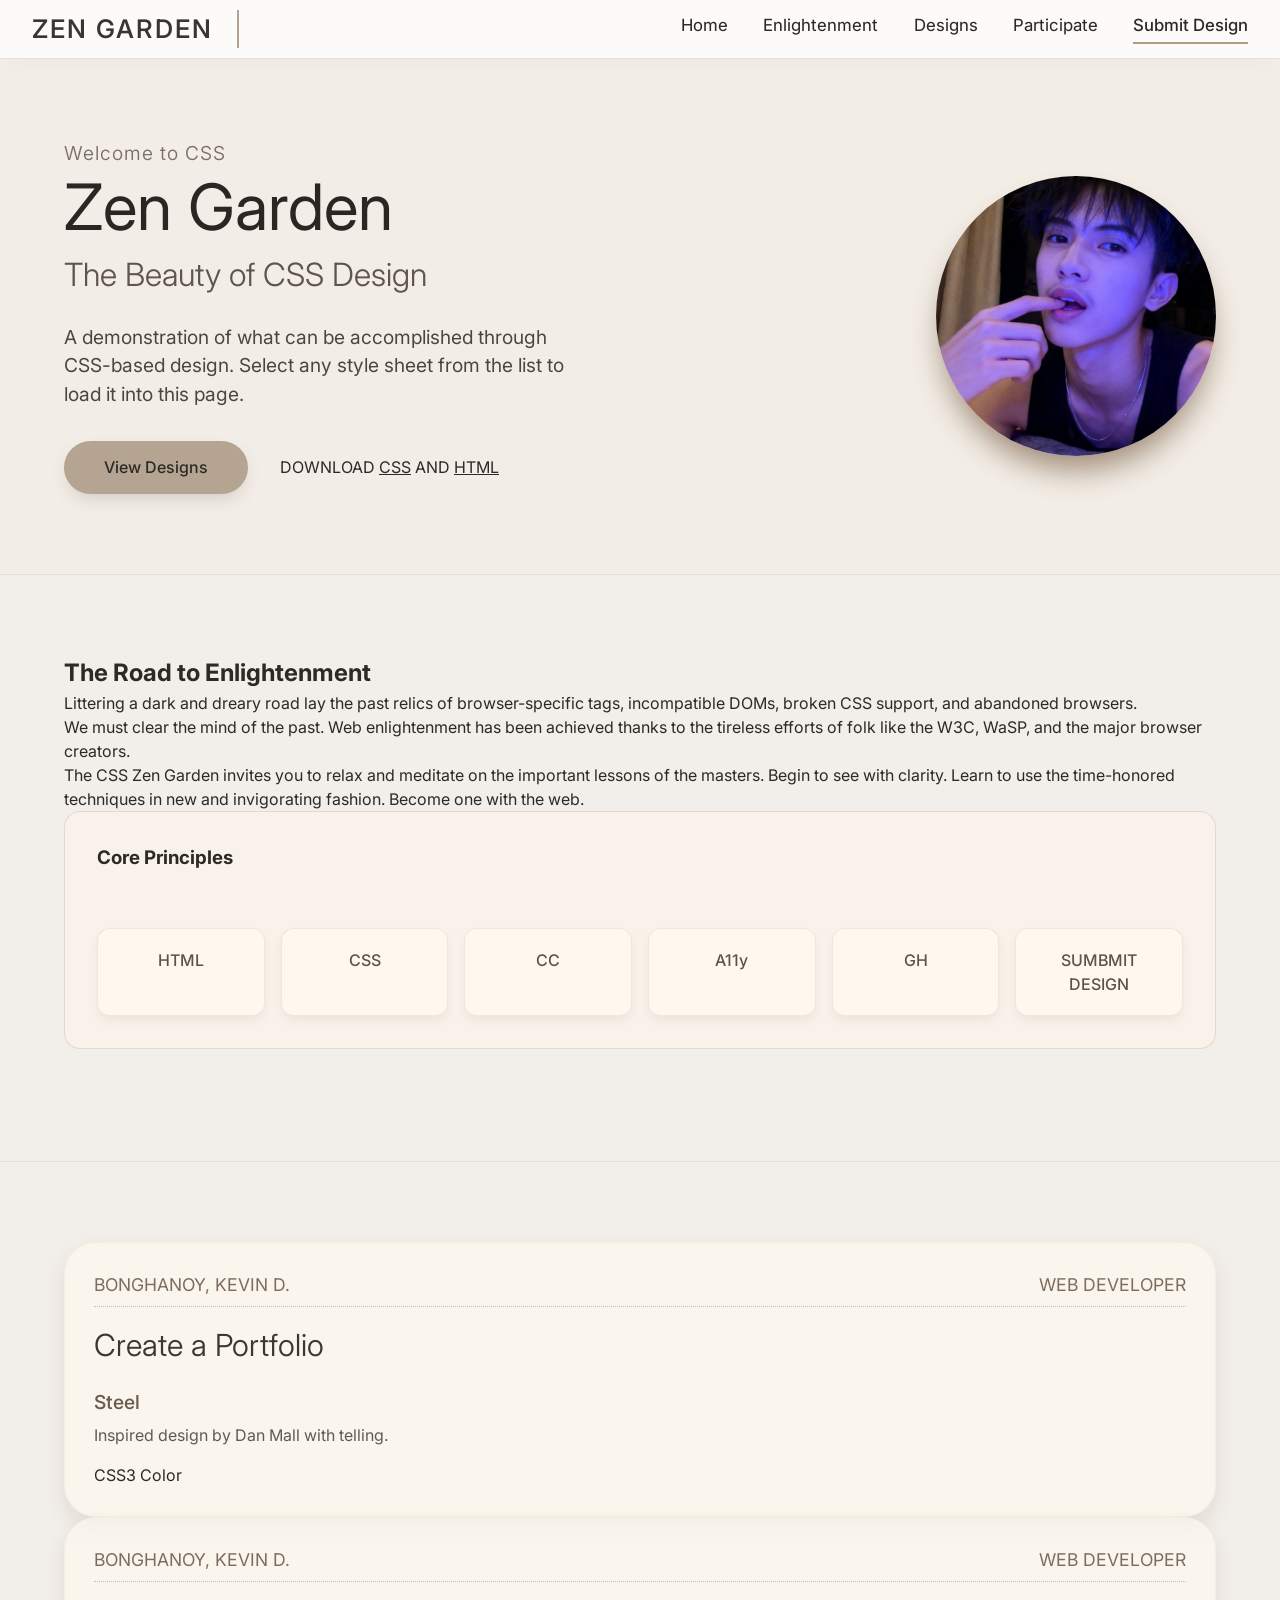
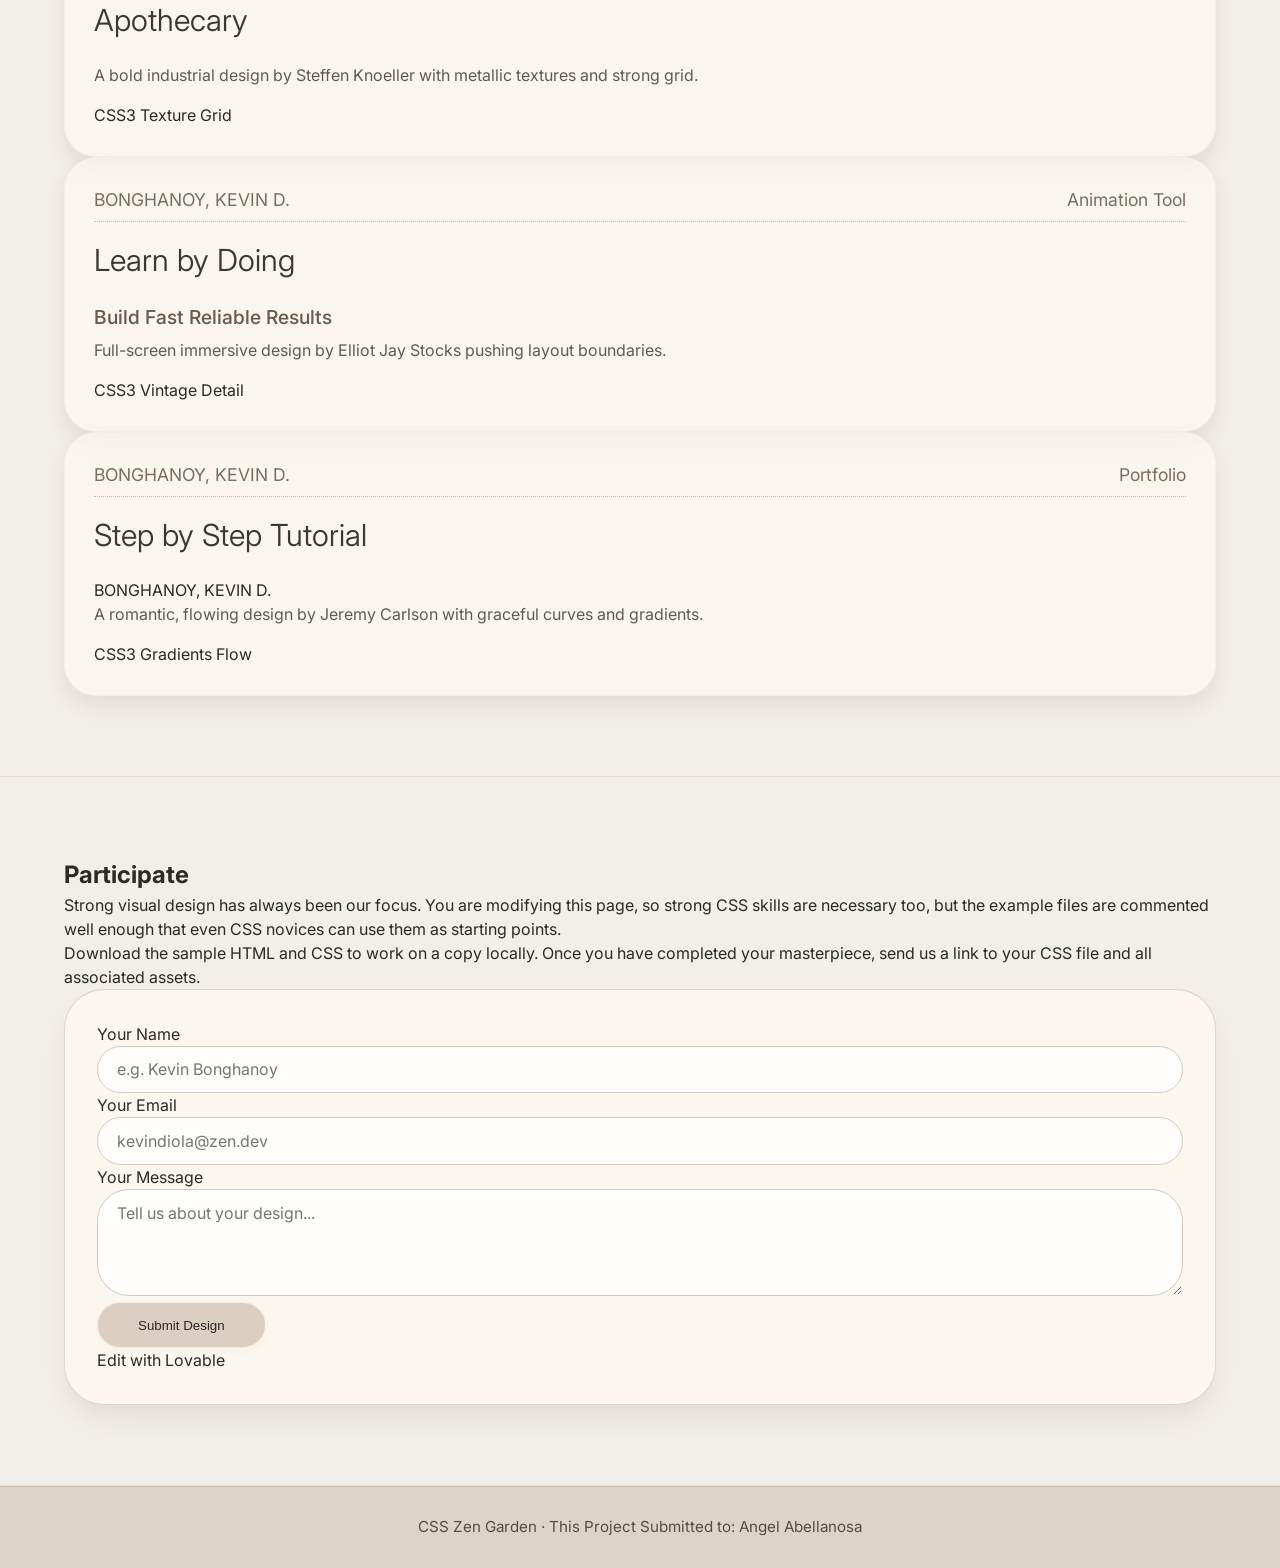
==== commit 77ede77b: "Deleted old files and added new ones" ====
--- a/index.html
+++ b/index.html
@@ -24,7 +24,7 @@
   <style>
     body {
       font-family: "Inter", system-ui, -apple-system, sans-serif;
-      font-display: swap; /* Ensures text is visible while fonts are loading */
+
     }
   </style>
 </head>
@@ -199,7 +199,7 @@
 
   <footer class="site-footer">
     <div class="container">
-      <p>CSS Zen Garden · reimagined interface based on screenshots</p>
+      <p>CSS Zen Garden · This Project Submitted to: Angel Abellanosa</p>
     </div>
   </footer>
 
